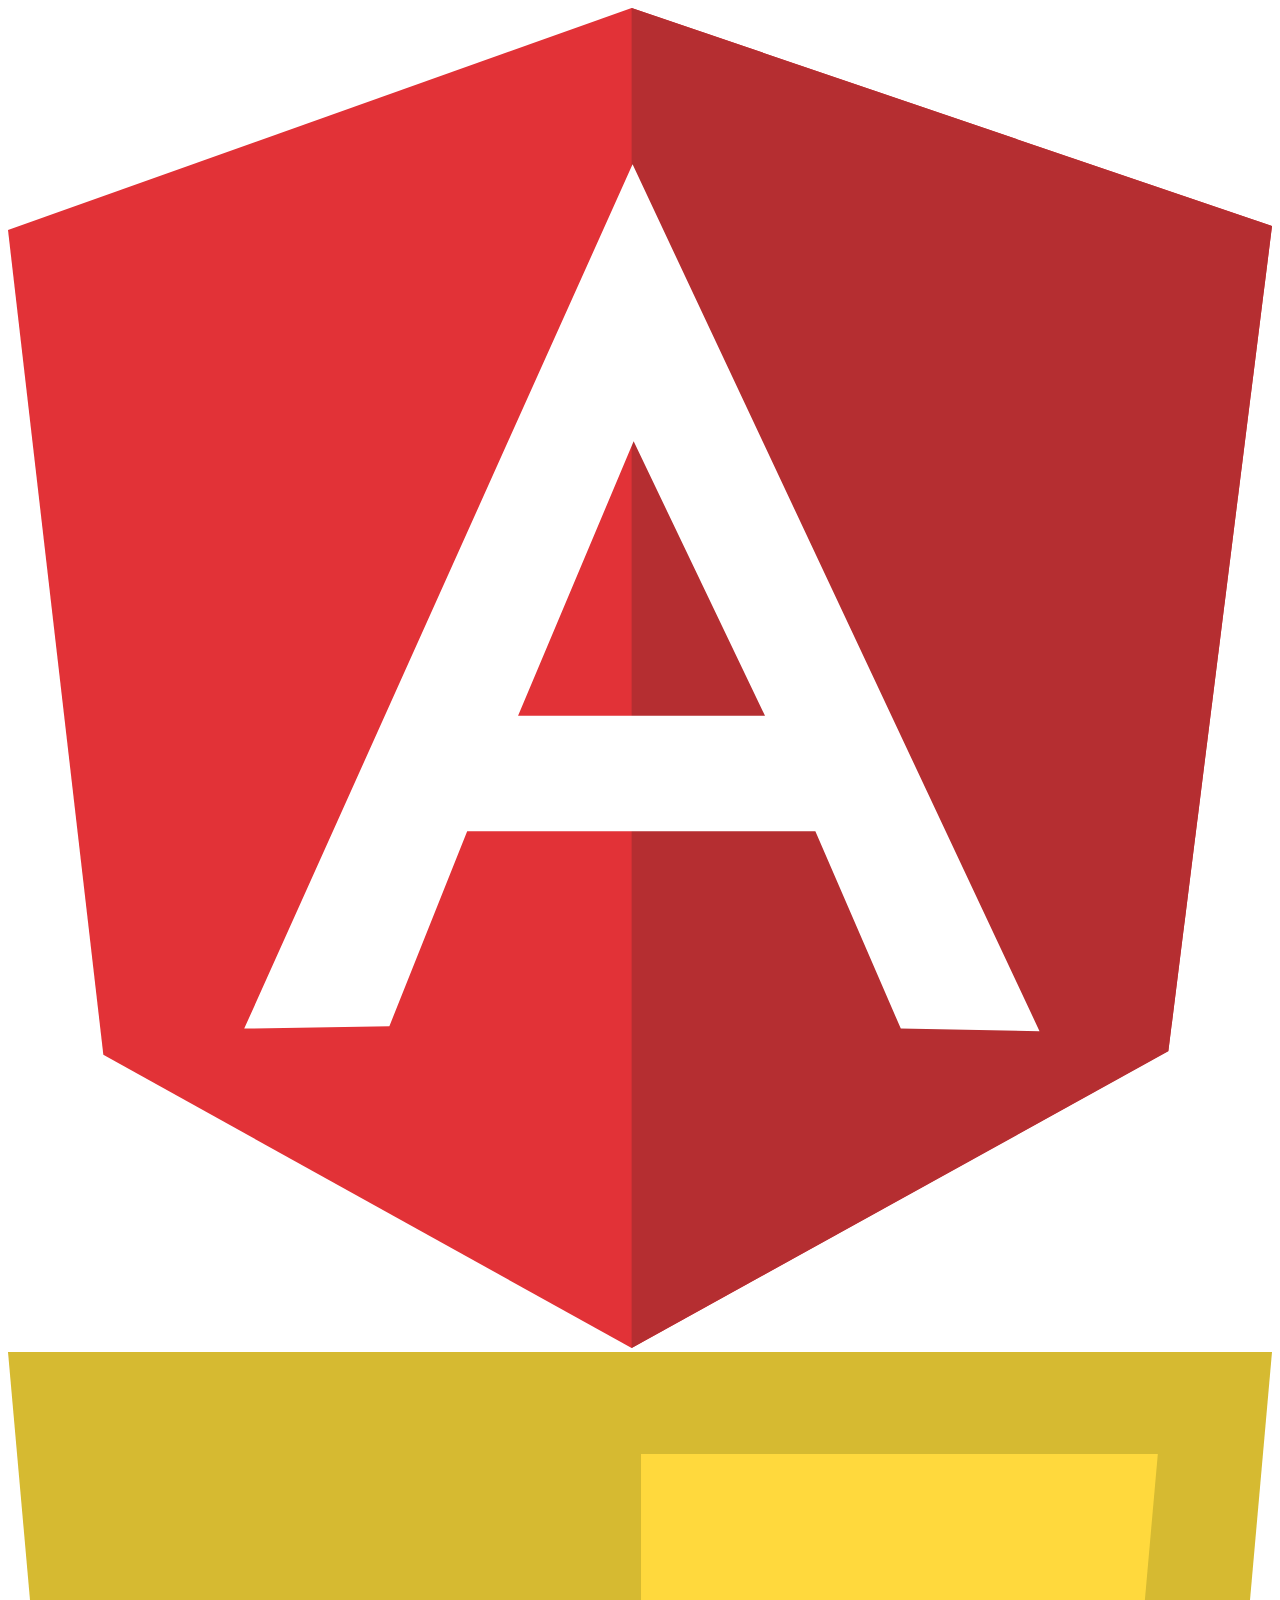
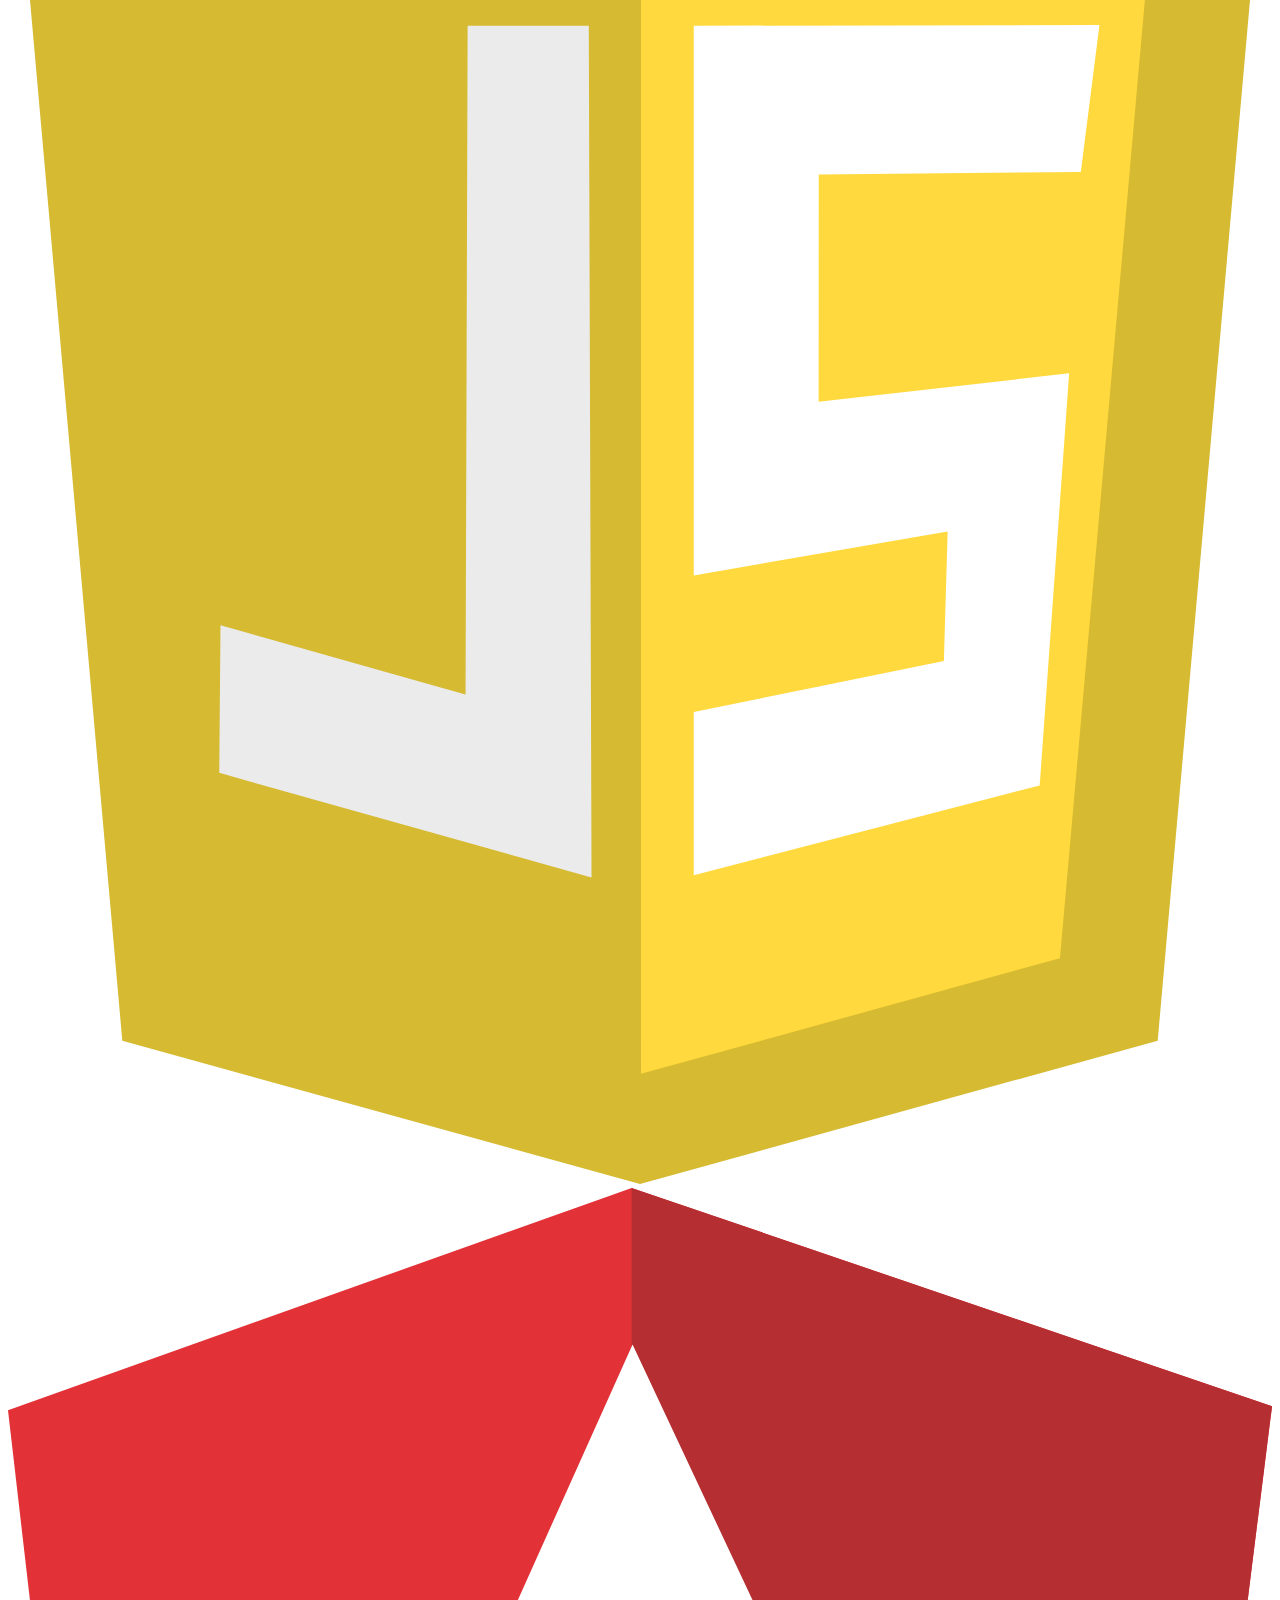
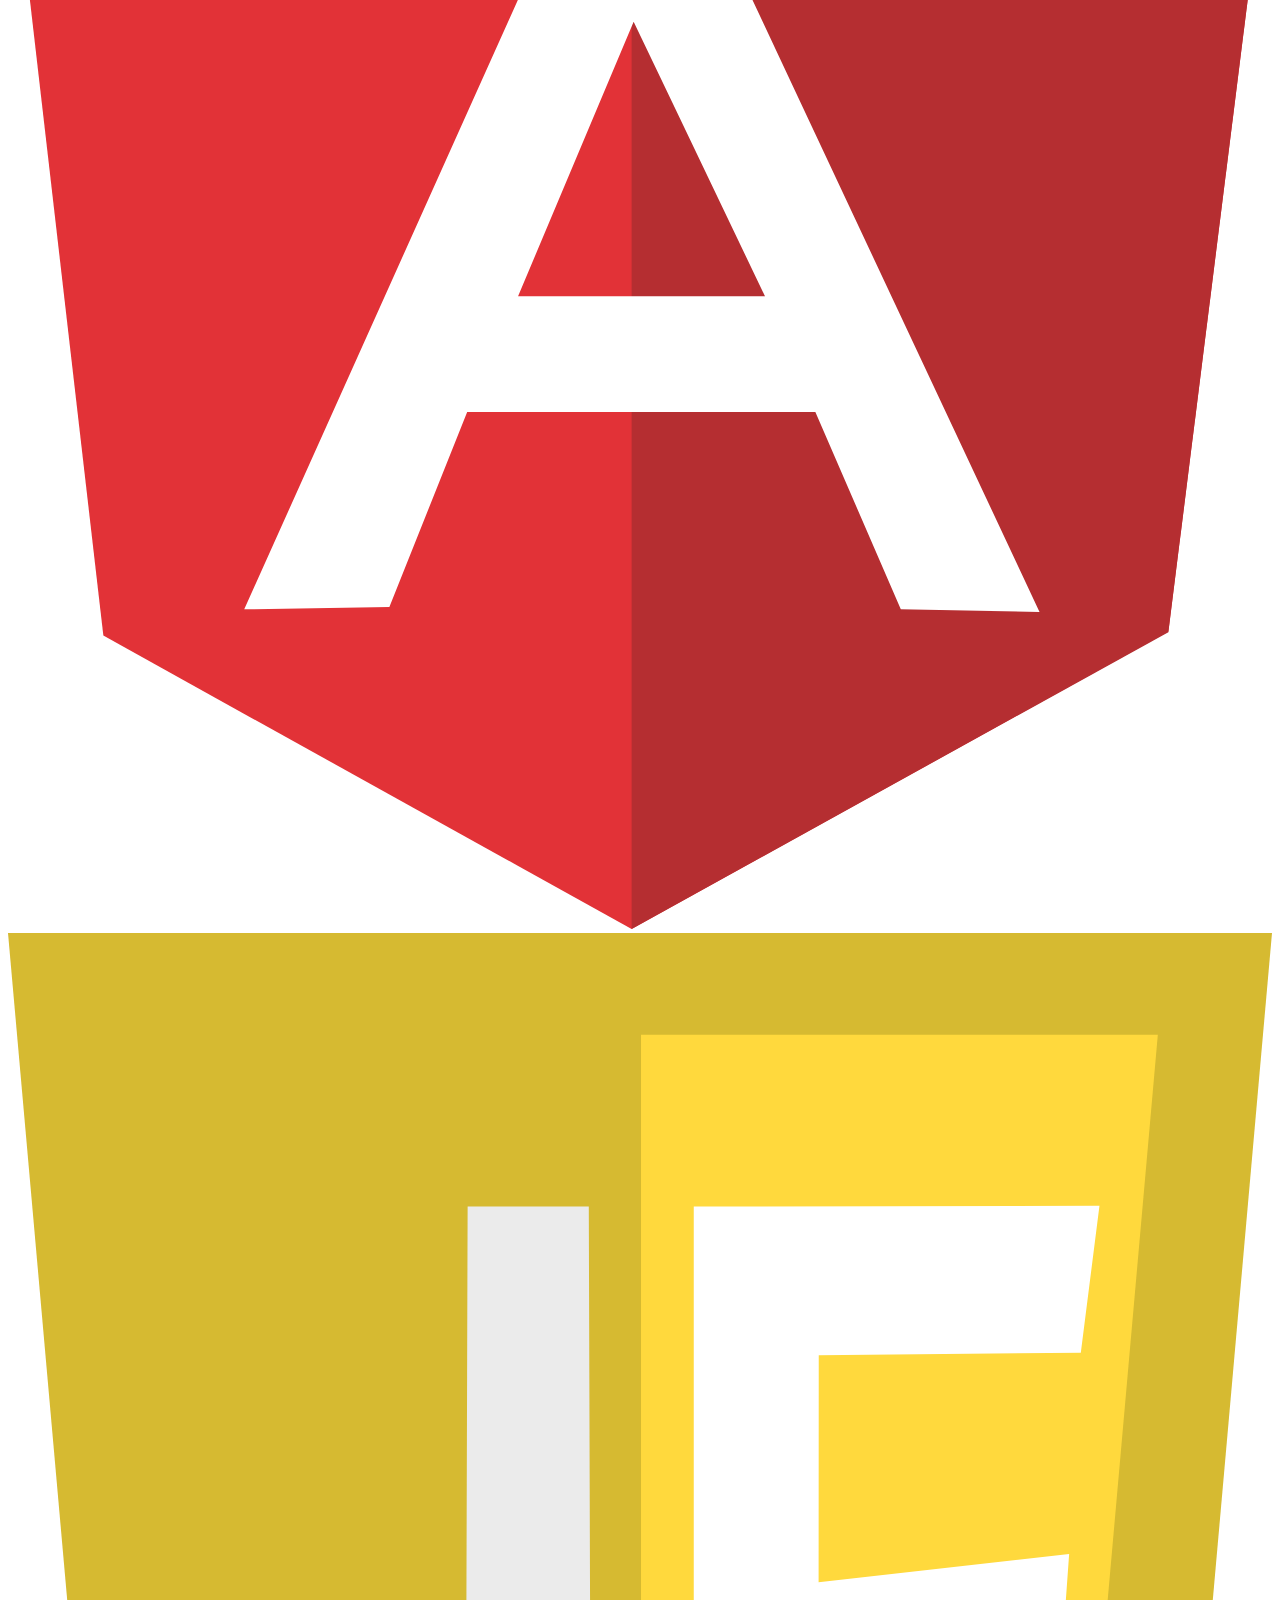
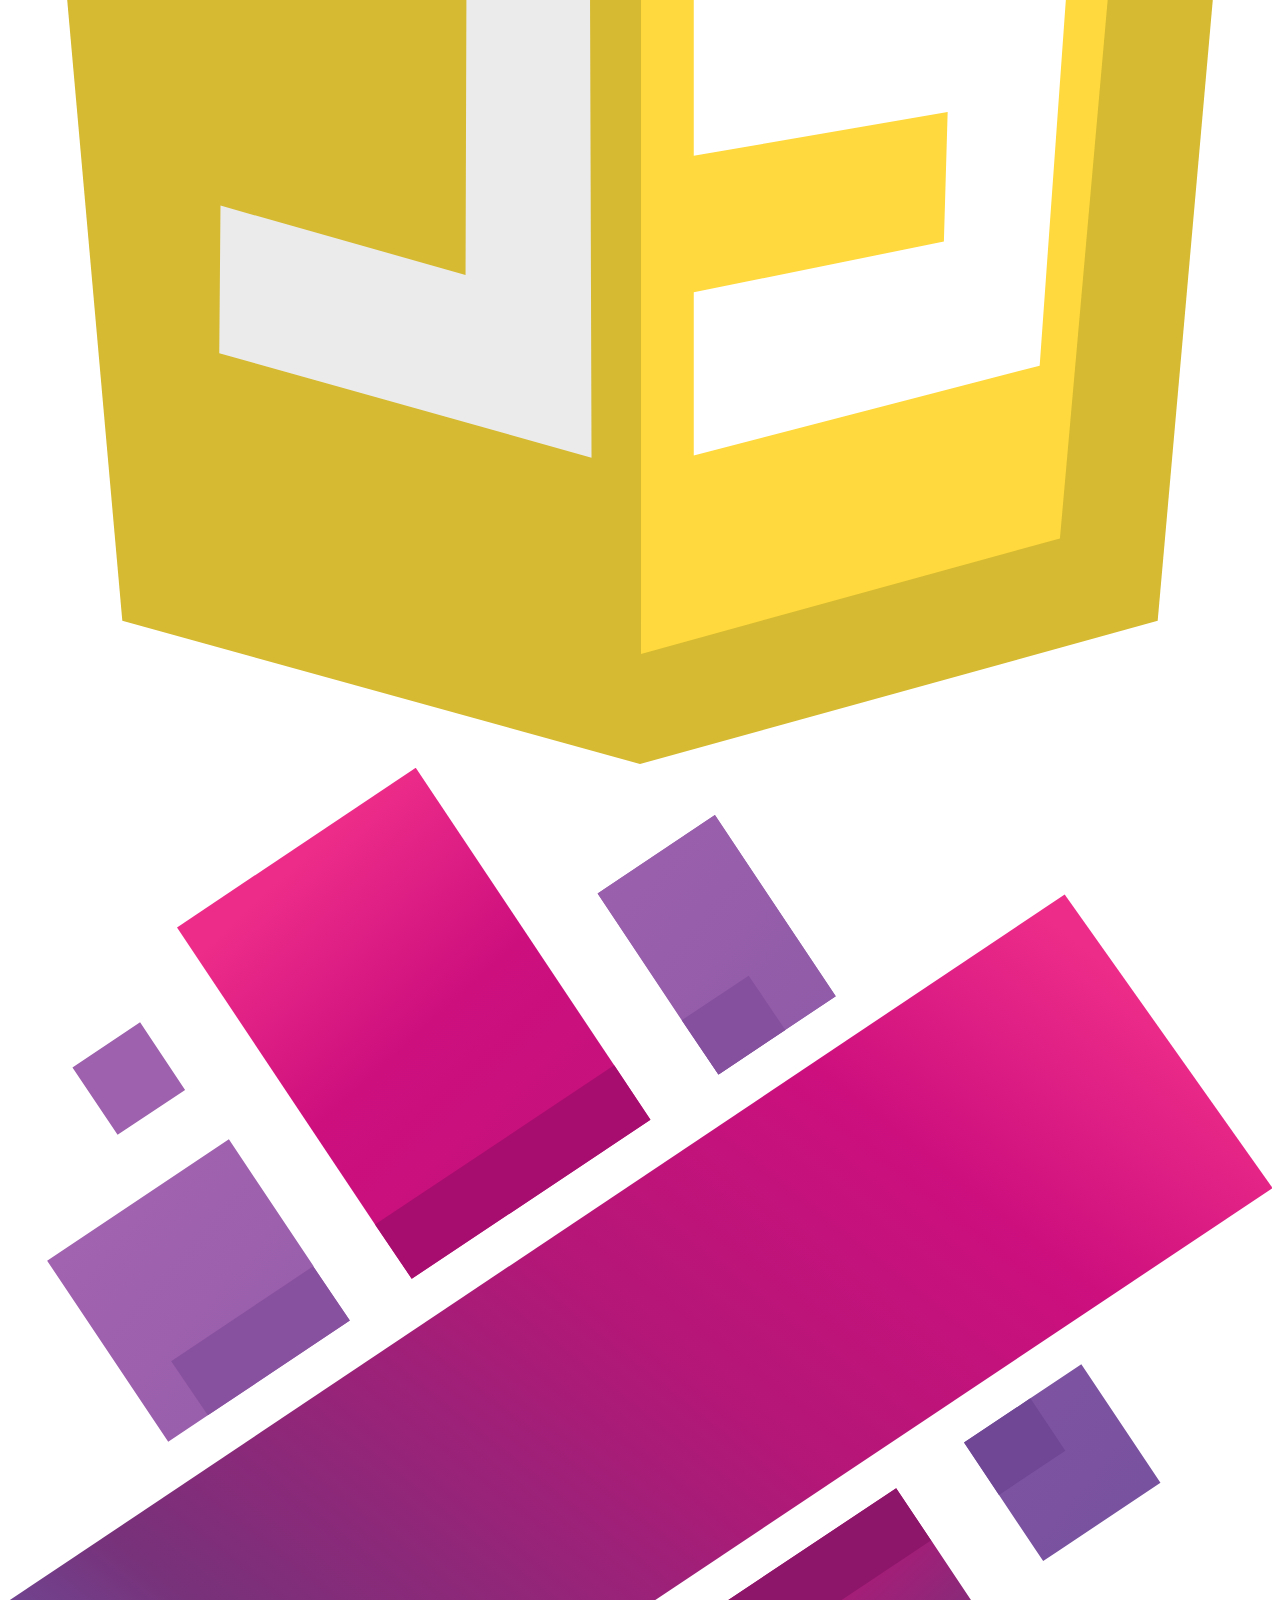
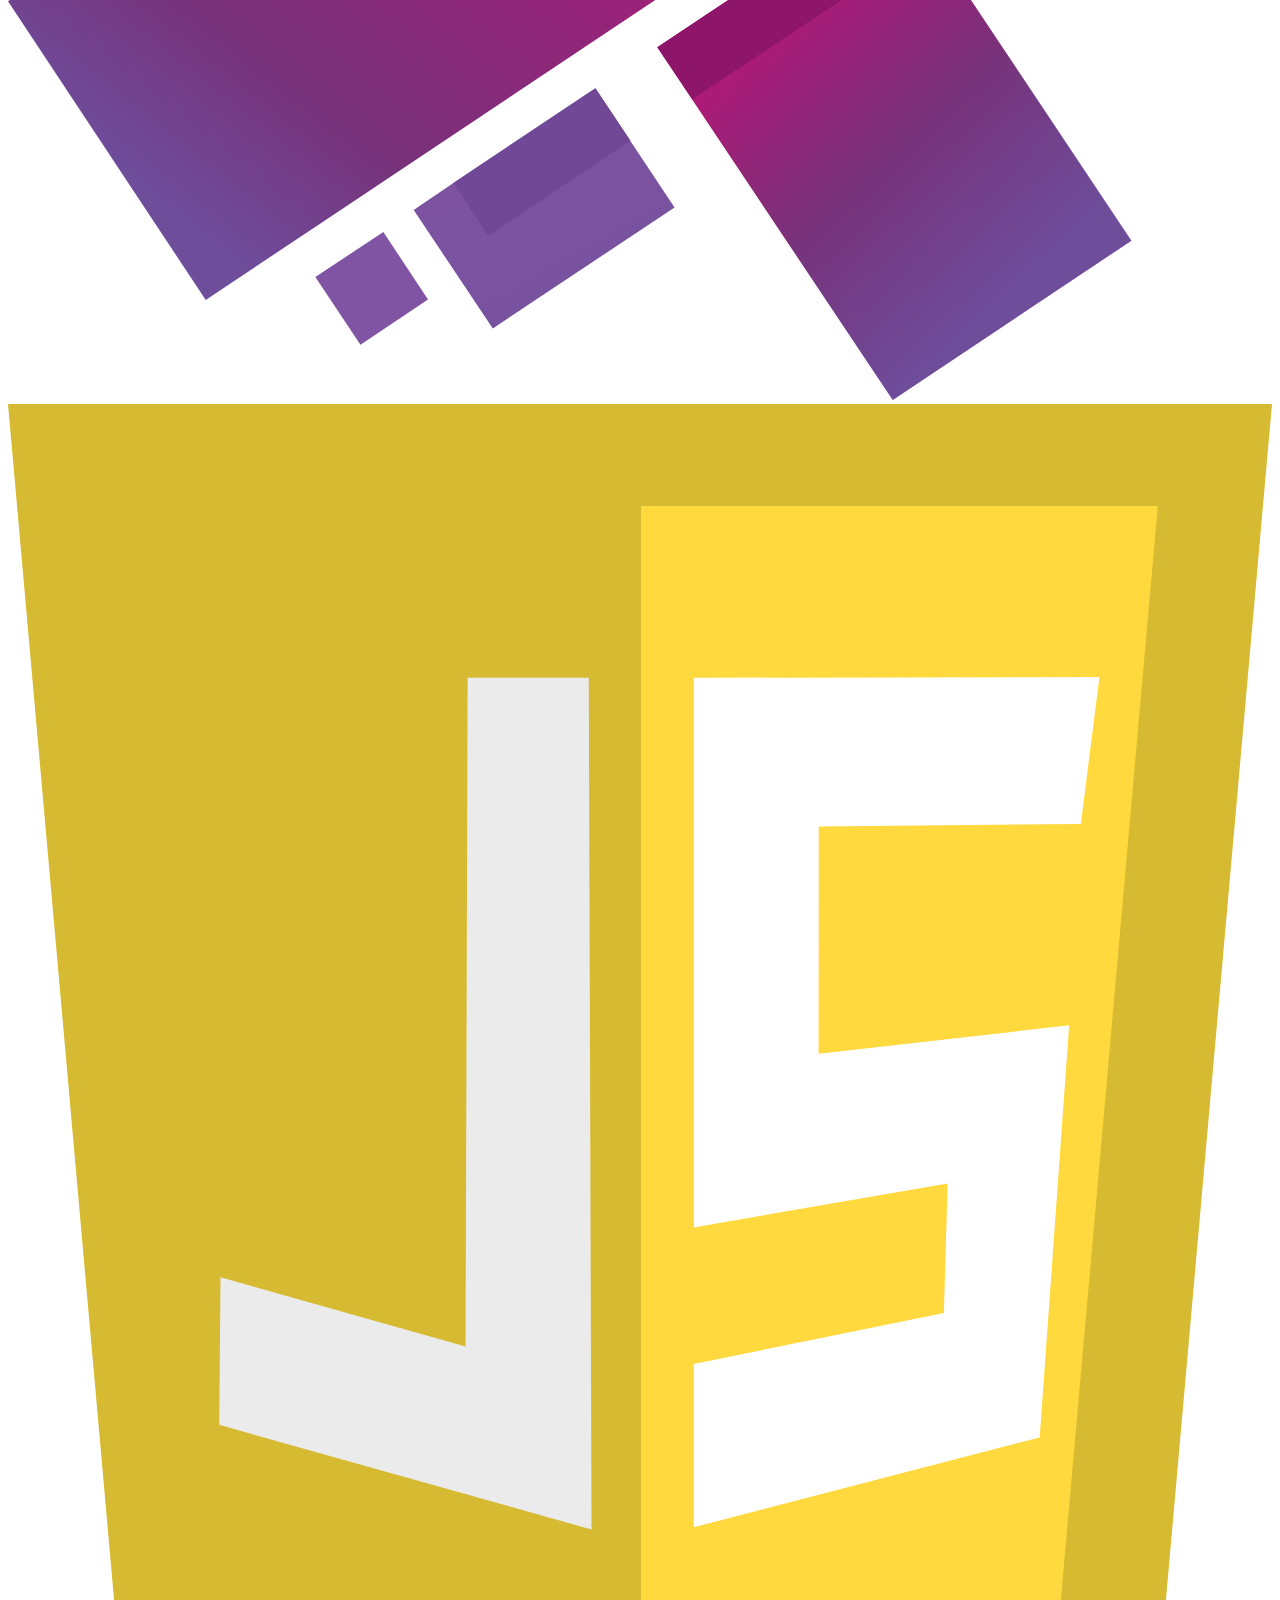
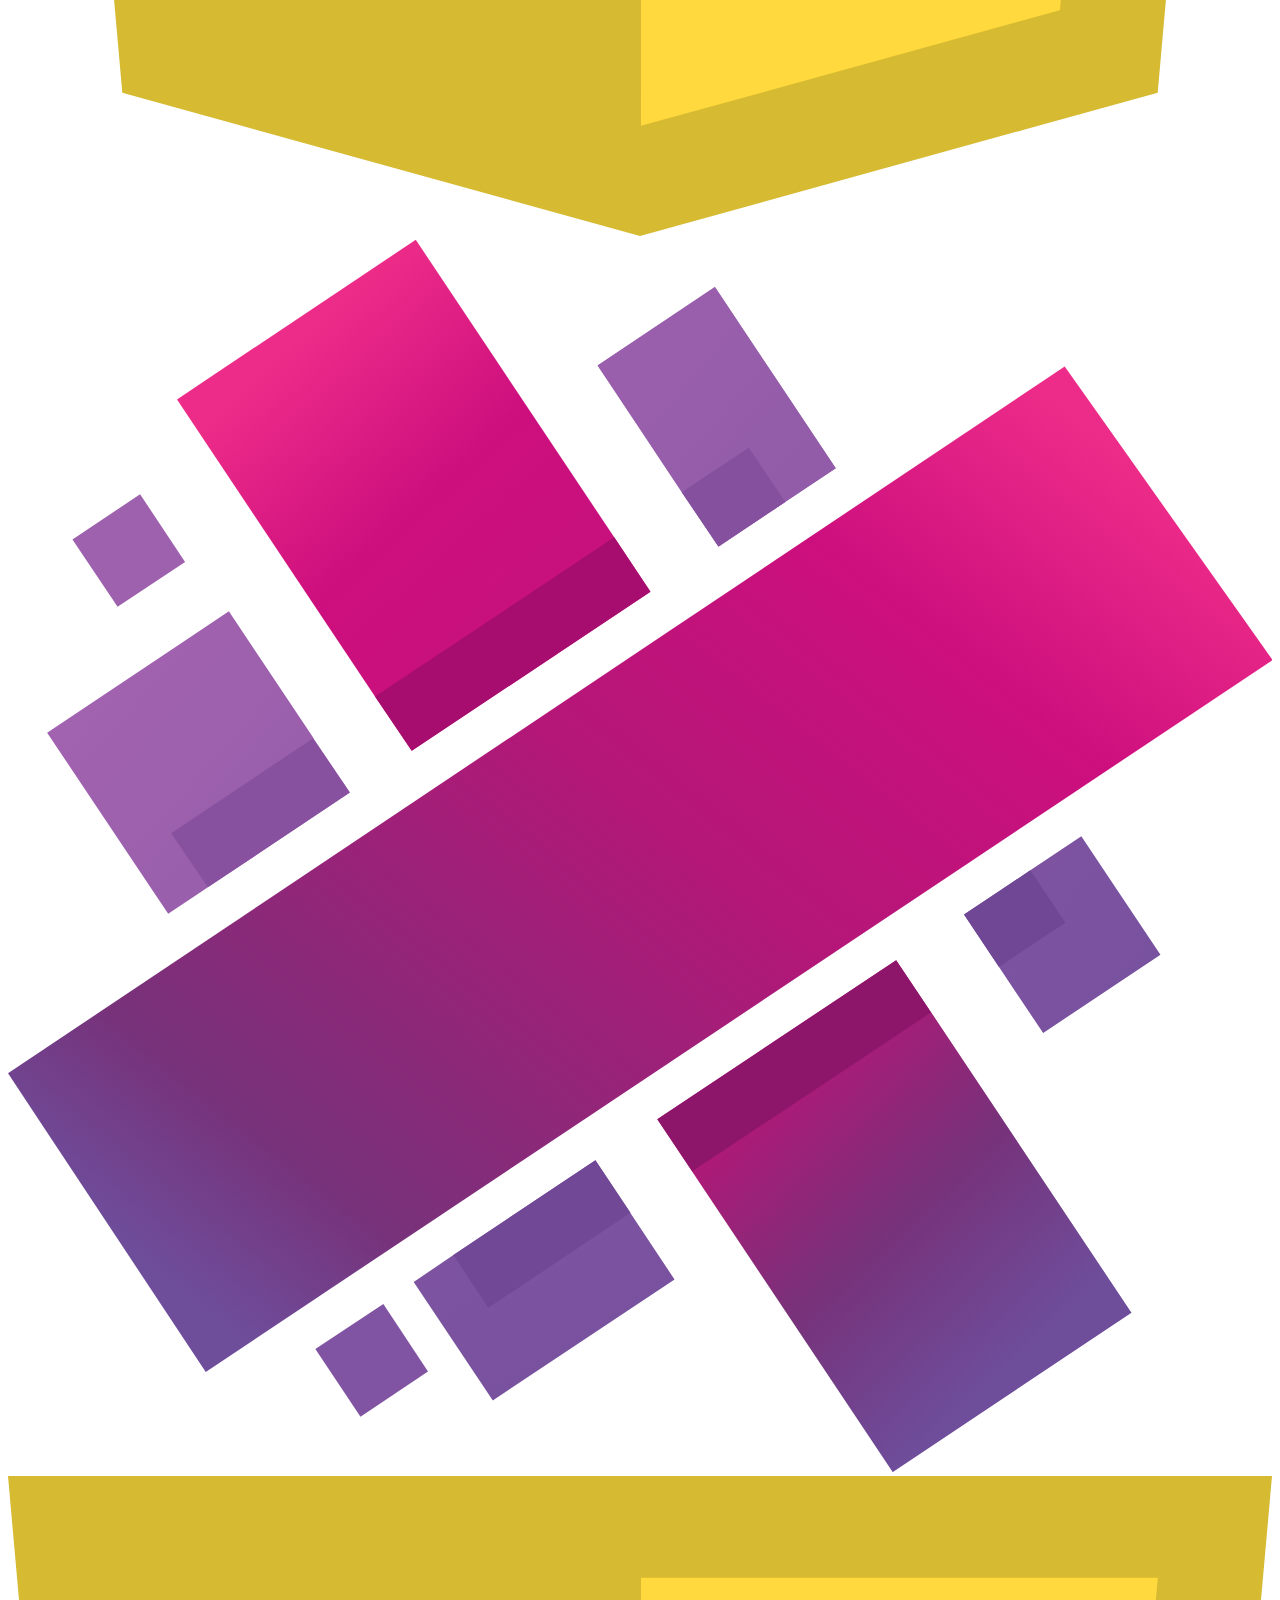
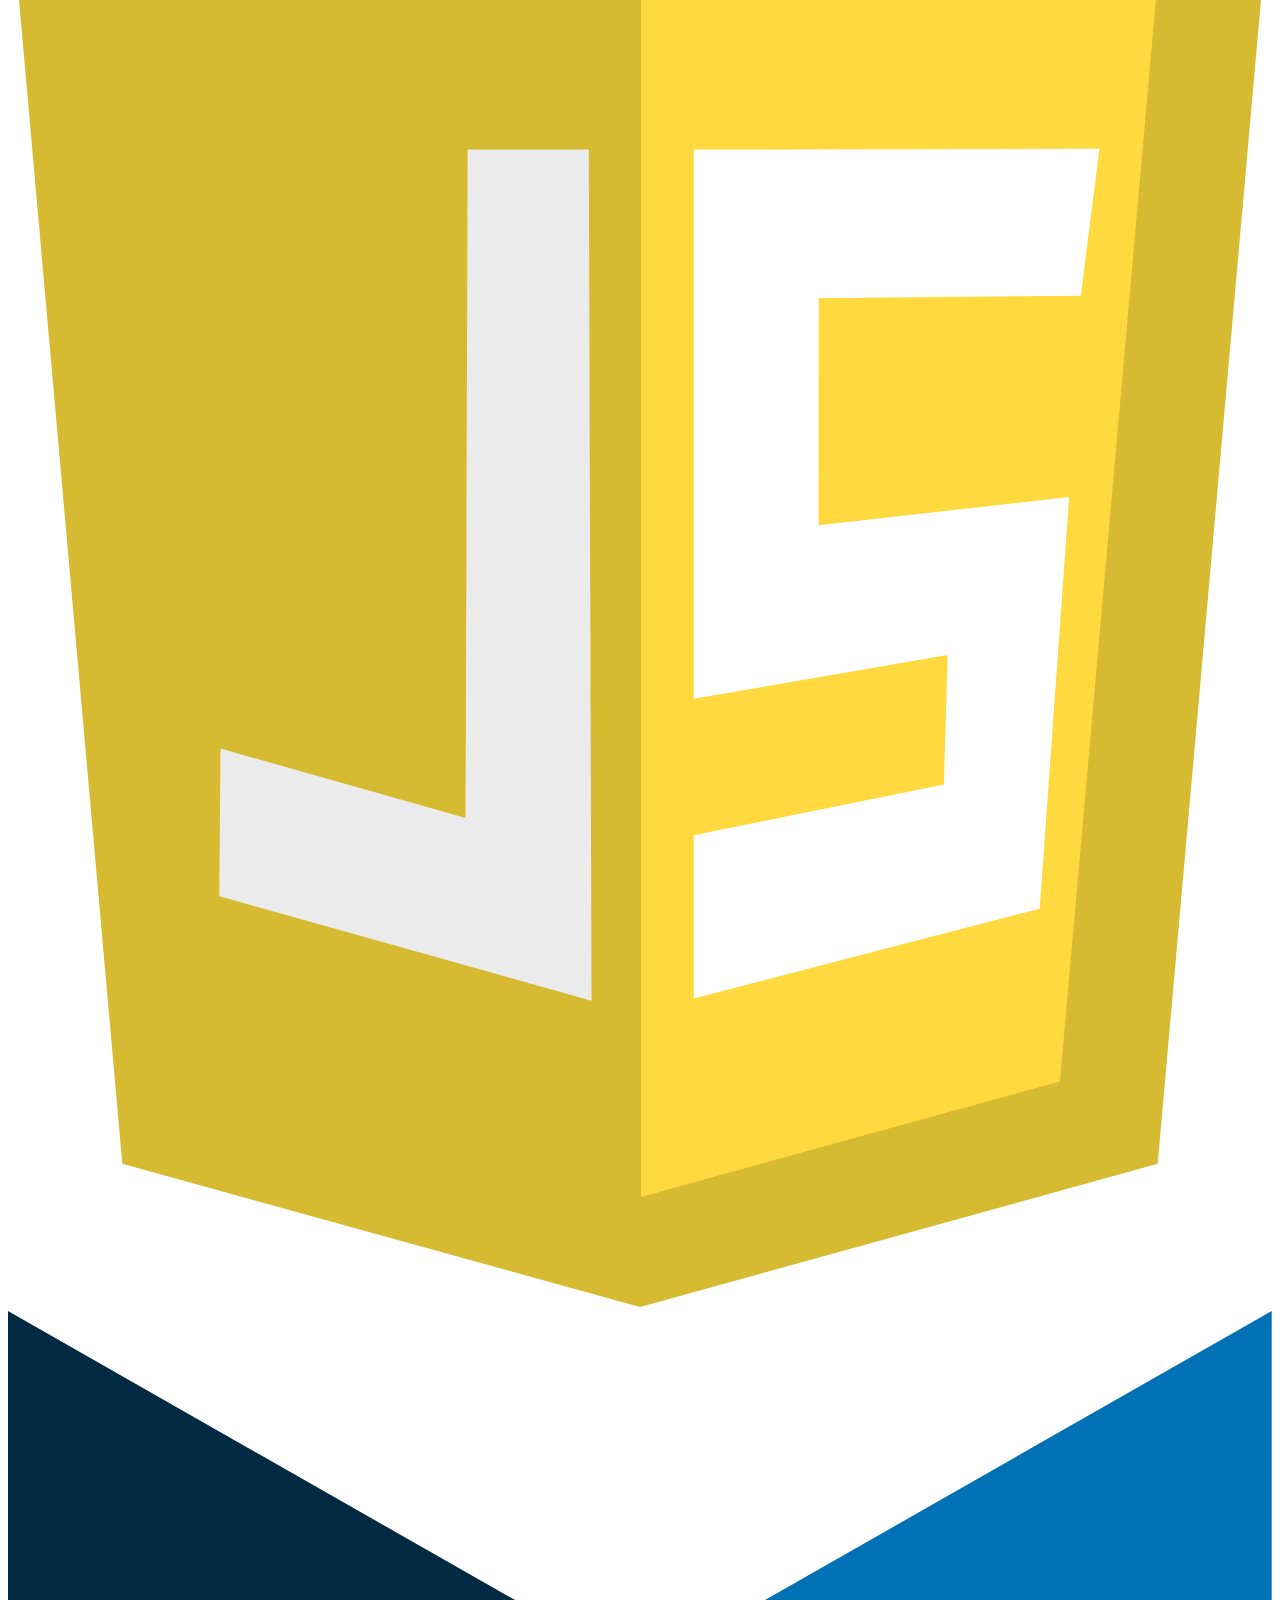
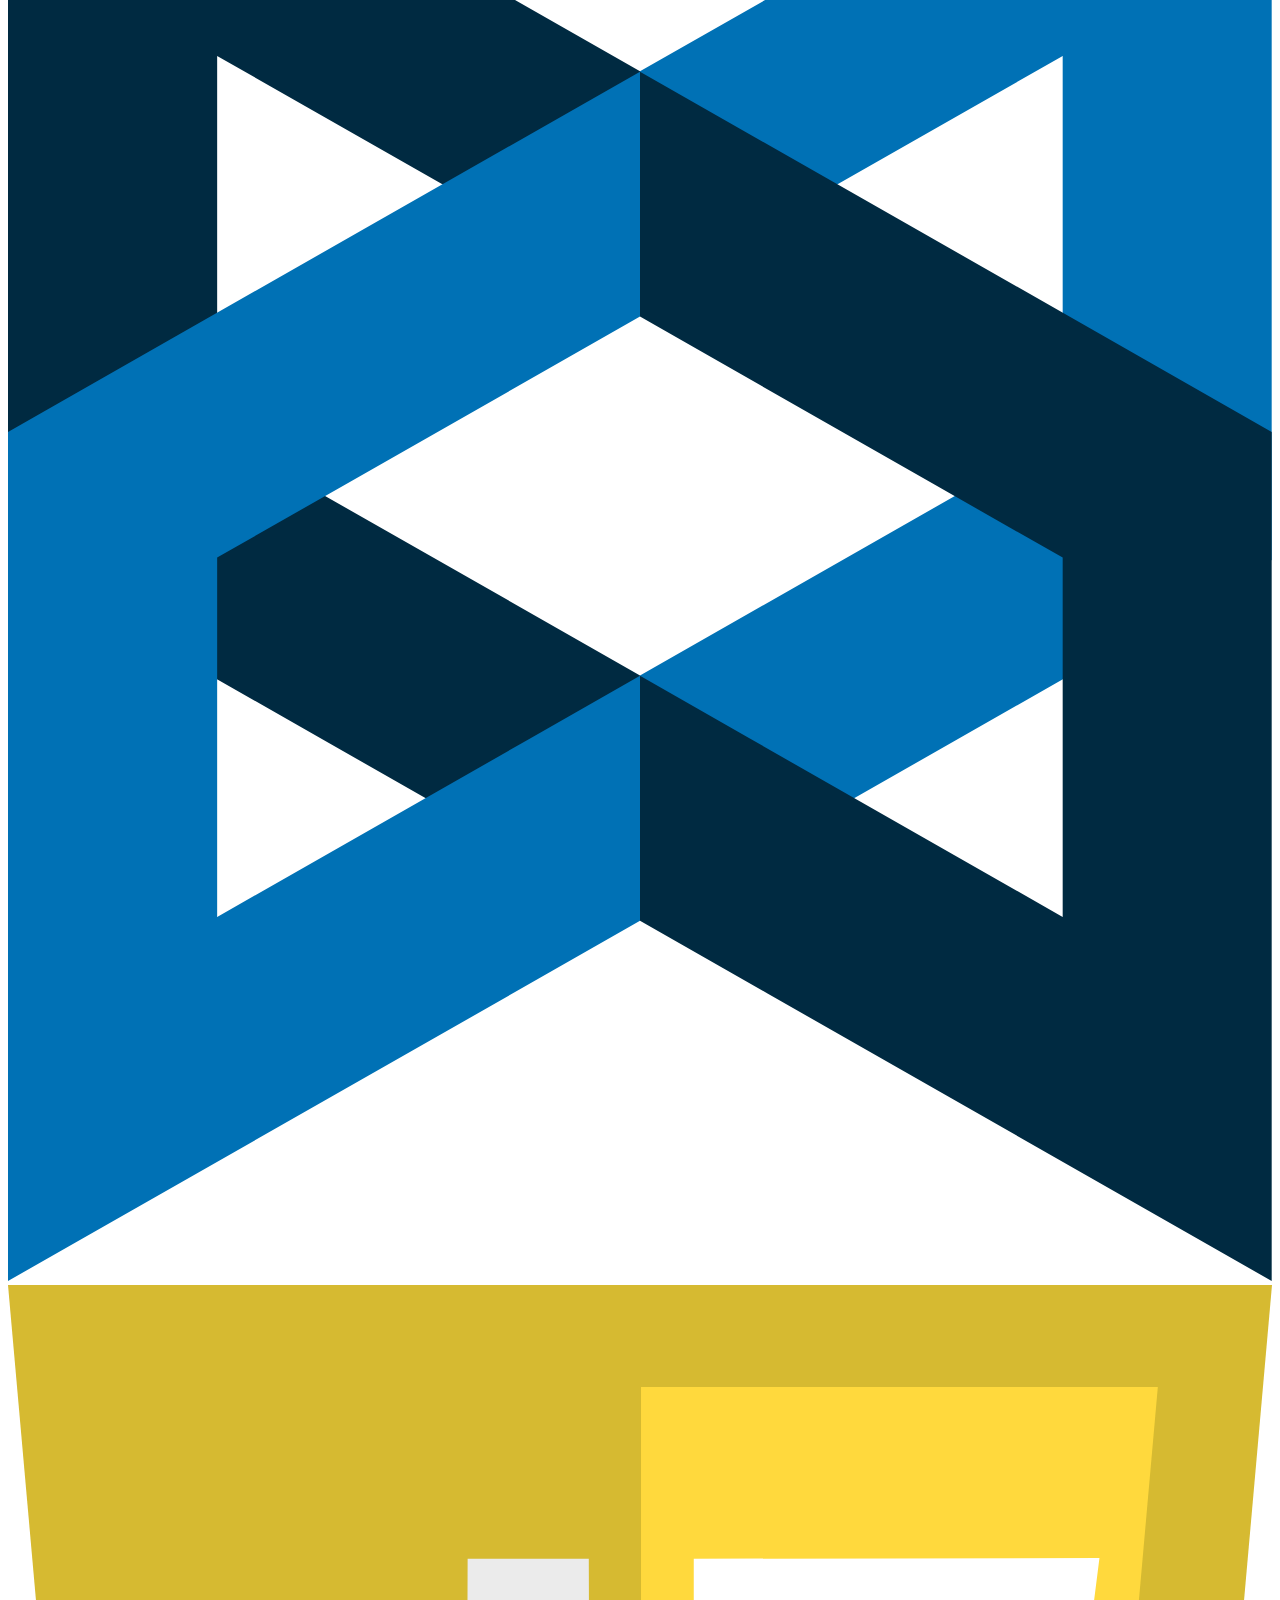
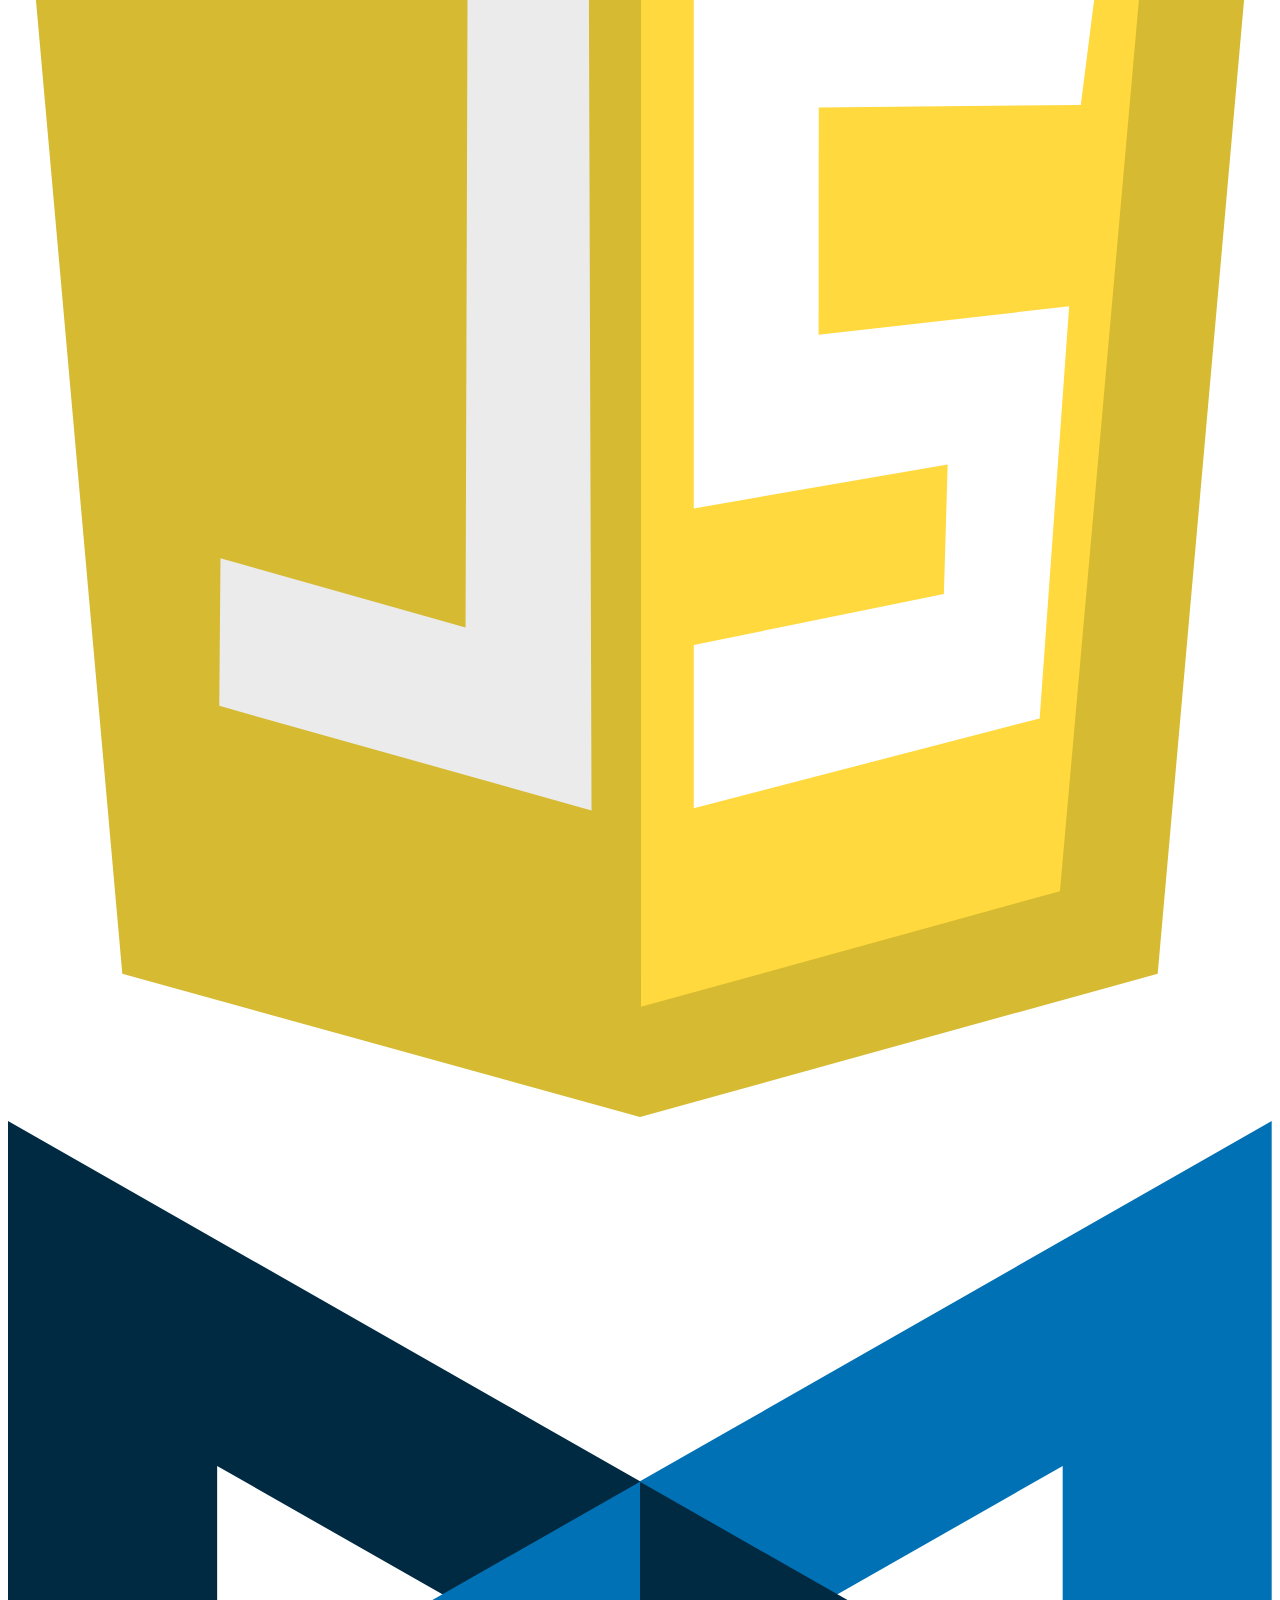
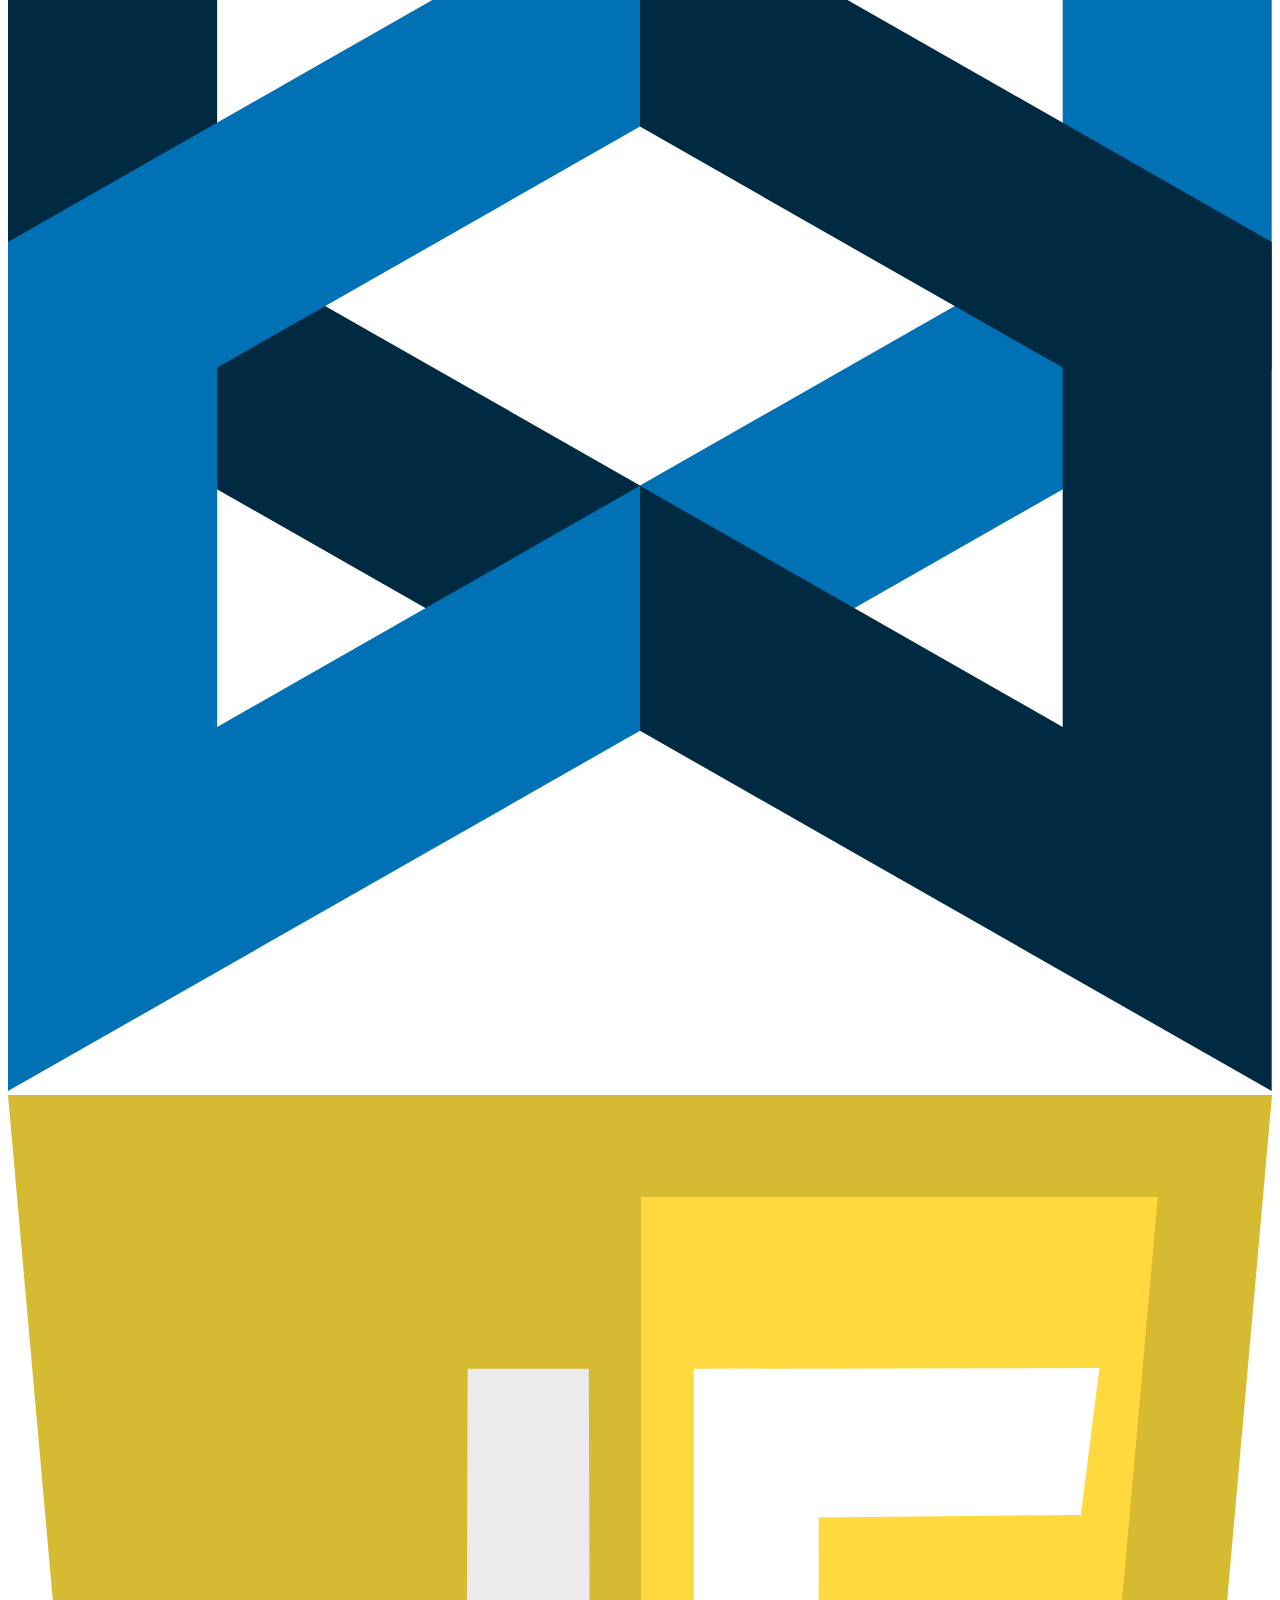
==== index.html @ 809cf428 "html changes" ====
<!DOCTYPE html>
<html lang="en">

<head>
  <meta charset="UTF-8">
  <meta http-equiv="X-UA-Compatible" content="IE=edge">
  <meta name="viewport" content="width=device-width, initial-scale=1.0">
  <link rel="stylesheet" href="style.css">
  <title>Memory Game</title>
</head>

<body>
  <div class="memory-card">
    <img src="./images/angular.svg" alt="angular" class="front-face">
    <img src="./images/js-badge.svg" alt="badge" class="back-face">
  </div>
  <div class="memory-card">
    <img src="./images/angular.svg" alt="angular" class="front-face">
    <img src="./images/js-badge.svg" alt="badge" class="back-face">
  </div>
  <div class="memory-card">
    <img src="./images/aurelia.svg" alt="aurelia" class="front-face">
    <img src="./images/js-badge.svg" alt="badge" class="back-face">
  </div>
  <div class="memory-card">
    <img src="./images/aurelia.svg" alt="aurelia" class="front-face">
    <img src="./images/js-badge.svg" alt="badge" class="back-face">
  </div>
  <div class="memory-card">
    <img src="./images/backbone.svg" alt="backbone" class="front-face">
    <img src="./images/js-badge.svg" alt="badge" class="back-face">
  </div>
  <div class="memory-card">
    <img src="./images/backbone.svg" alt="backbone" class="front-face">
    <img src="./images/js-badge.svg" alt="badge" class="back-face">
  </div>
  <div class="memory-card">
    <img src="./images/ember.svg" alt="ember" class="front-face">
    <img src="./images/js-badge.svg" alt="badge" class="back-face">
  </div>
  <div class="memory-card">
    <img src="./images/ember.svg" alt="ember" class="front-face">
    <img src="./images/js-badge.svg" alt="badge" class="back-face">
  </div>
  <div class="memory-card">
    <img src="./images/react.svg" alt="react" class="front-face">
    <img src="./images/js-badge.svg" alt="badge" class="back-face">
  </div>
  <div class="memory-card">
    <img src="./images/react.svg" alt="react" class="front-face">
    <img src="./images/js-badge.svg" alt="badge" class="back-face">
  </div>
  <div class="memory-card">
    <img src="./images/vue.svg" alt="vue" class="front-face">
    <img src="./images/js-badge.svg" alt="badge" class="back-face">
  </div>
  <div class="memory-card">
    <img src="./images/vue.svg" alt="vue" class="front-face">
    <img src="./images/js-badge.svg" alt="badge" class="back-face">
  </div>
  <script src="./app.js"></script>
</body>

</html>
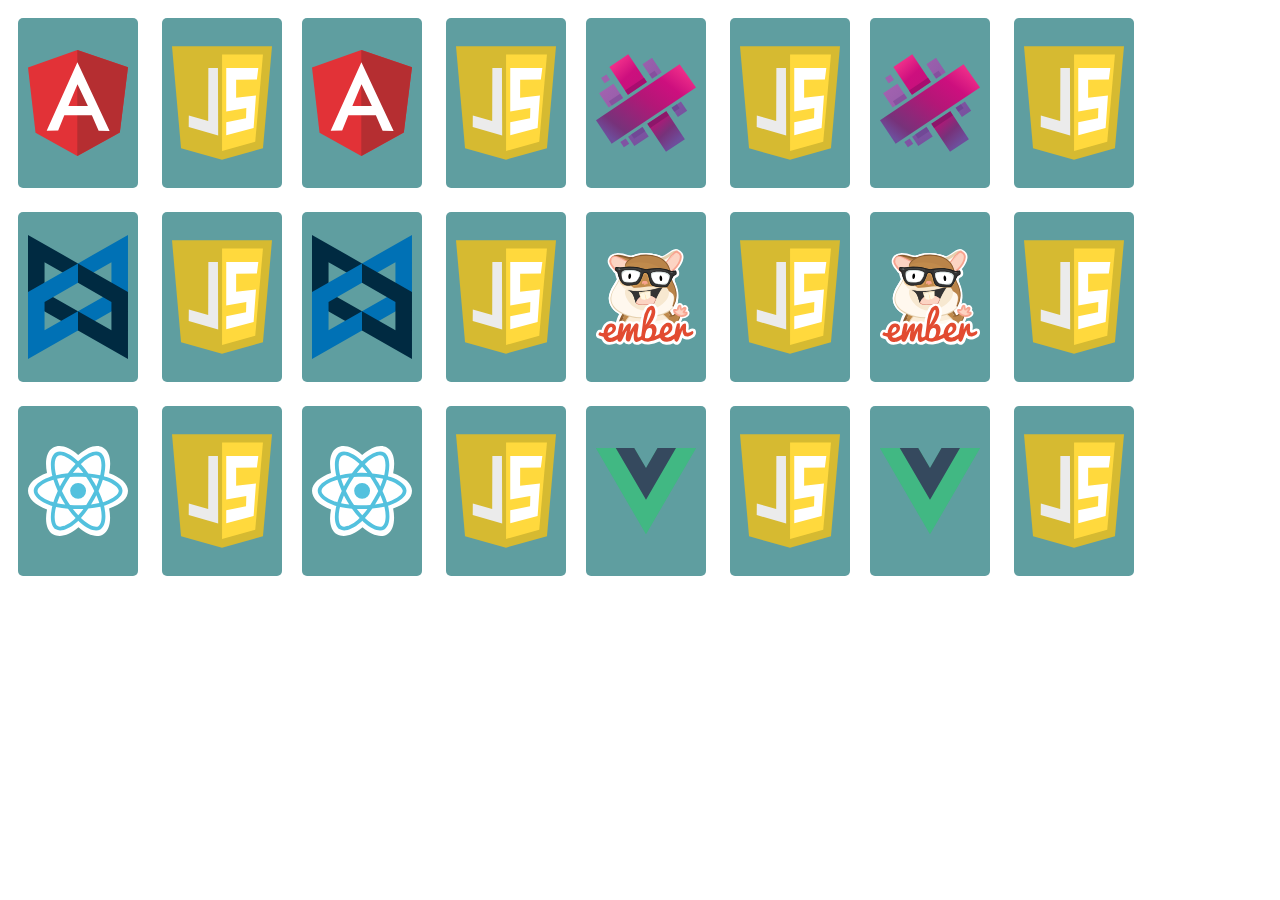
==== commit c616bf55: "css rules" ====
--- a/index.html
+++ b/index.html
@@ -10,54 +10,56 @@
 </head>
 
 <body>
-  <div class="memory-card">
-    <img src="./images/angular.svg" alt="angular" class="front-face">
-    <img src="./images/js-badge.svg" alt="badge" class="back-face">
-  </div>
-  <div class="memory-card">
-    <img src="./images/angular.svg" alt="angular" class="front-face">
-    <img src="./images/js-badge.svg" alt="badge" class="back-face">
-  </div>
-  <div class="memory-card">
-    <img src="./images/aurelia.svg" alt="aurelia" class="front-face">
-    <img src="./images/js-badge.svg" alt="badge" class="back-face">
-  </div>
-  <div class="memory-card">
-    <img src="./images/aurelia.svg" alt="aurelia" class="front-face">
-    <img src="./images/js-badge.svg" alt="badge" class="back-face">
-  </div>
-  <div class="memory-card">
-    <img src="./images/backbone.svg" alt="backbone" class="front-face">
-    <img src="./images/js-badge.svg" alt="badge" class="back-face">
-  </div>
-  <div class="memory-card">
-    <img src="./images/backbone.svg" alt="backbone" class="front-face">
-    <img src="./images/js-badge.svg" alt="badge" class="back-face">
-  </div>
-  <div class="memory-card">
-    <img src="./images/ember.svg" alt="ember" class="front-face">
-    <img src="./images/js-badge.svg" alt="badge" class="back-face">
-  </div>
-  <div class="memory-card">
-    <img src="./images/ember.svg" alt="ember" class="front-face">
-    <img src="./images/js-badge.svg" alt="badge" class="back-face">
-  </div>
-  <div class="memory-card">
-    <img src="./images/react.svg" alt="react" class="front-face">
-    <img src="./images/js-badge.svg" alt="badge" class="back-face">
-  </div>
-  <div class="memory-card">
-    <img src="./images/react.svg" alt="react" class="front-face">
-    <img src="./images/js-badge.svg" alt="badge" class="back-face">
-  </div>
-  <div class="memory-card">
-    <img src="./images/vue.svg" alt="vue" class="front-face">
-    <img src="./images/js-badge.svg" alt="badge" class="back-face">
-  </div>
-  <div class="memory-card">
-    <img src="./images/vue.svg" alt="vue" class="front-face">
-    <img src="./images/js-badge.svg" alt="badge" class="back-face">
-  </div>
+  <section class="deck-holder">
+    <div class="memory-card">
+      <img src="./images/angular.svg" alt="angular" class="front-face">
+      <img src="./images/js-badge.svg" alt="badge" class="back-face">
+    </div>
+    <div class="memory-card">
+      <img src="./images/angular.svg" alt="angular" class="front-face">
+      <img src="./images/js-badge.svg" alt="badge" class="back-face">
+    </div>
+    <div class="memory-card">
+      <img src="./images/aurelia.svg" alt="aurelia" class="front-face">
+      <img src="./images/js-badge.svg" alt="badge" class="back-face">
+    </div>
+    <div class="memory-card">
+      <img src="./images/aurelia.svg" alt="aurelia" class="front-face">
+      <img src="./images/js-badge.svg" alt="badge" class="back-face">
+    </div>
+    <div class="memory-card">
+      <img src="./images/backbone.svg" alt="backbone" class="front-face">
+      <img src="./images/js-badge.svg" alt="badge" class="back-face">
+    </div>
+    <div class="memory-card">
+      <img src="./images/backbone.svg" alt="backbone" class="front-face">
+      <img src="./images/js-badge.svg" alt="badge" class="back-face">
+    </div>
+    <div class="memory-card">
+      <img src="./images/ember.svg" alt="ember" class="front-face">
+      <img src="./images/js-badge.svg" alt="badge" class="back-face">
+    </div>
+    <div class="memory-card">
+      <img src="./images/ember.svg" alt="ember" class="front-face">
+      <img src="./images/js-badge.svg" alt="badge" class="back-face">
+    </div>
+    <div class="memory-card">
+      <img src="./images/react.svg" alt="react" class="front-face">
+      <img src="./images/js-badge.svg" alt="badge" class="back-face">
+    </div>
+    <div class="memory-card">
+      <img src="./images/react.svg" alt="react" class="front-face">
+      <img src="./images/js-badge.svg" alt="badge" class="back-face">
+    </div>
+    <div class="memory-card">
+      <img src="./images/vue.svg" alt="vue" class="front-face">
+      <img src="./images/js-badge.svg" alt="badge" class="back-face">
+    </div>
+    <div class="memory-card">
+      <img src="./images/vue.svg" alt="vue" class="front-face">
+      <img src="./images/js-badge.svg" alt="badge" class="back-face">
+    </div>
+  </section>
   <script src="./app.js"></script>
 </body>
 
--- a/style.css
+++ b/style.css
@@ -0,0 +1,22 @@
+.deck-holder {
+  display: flex;
+  flex-wrap: wrap;
+}
+
+.front-face {
+  height: 150px;
+  width: 100px;
+  margin: 10px;
+  background-color: cadetblue;
+  border-radius: 5px;
+  padding: 10px;
+}
+
+.back-face {
+  height: 150px;
+  width: 100px;
+  margin: 10px;
+  background-color: cadetblue;
+  border-radius: 5px;
+  padding: 10px;
+}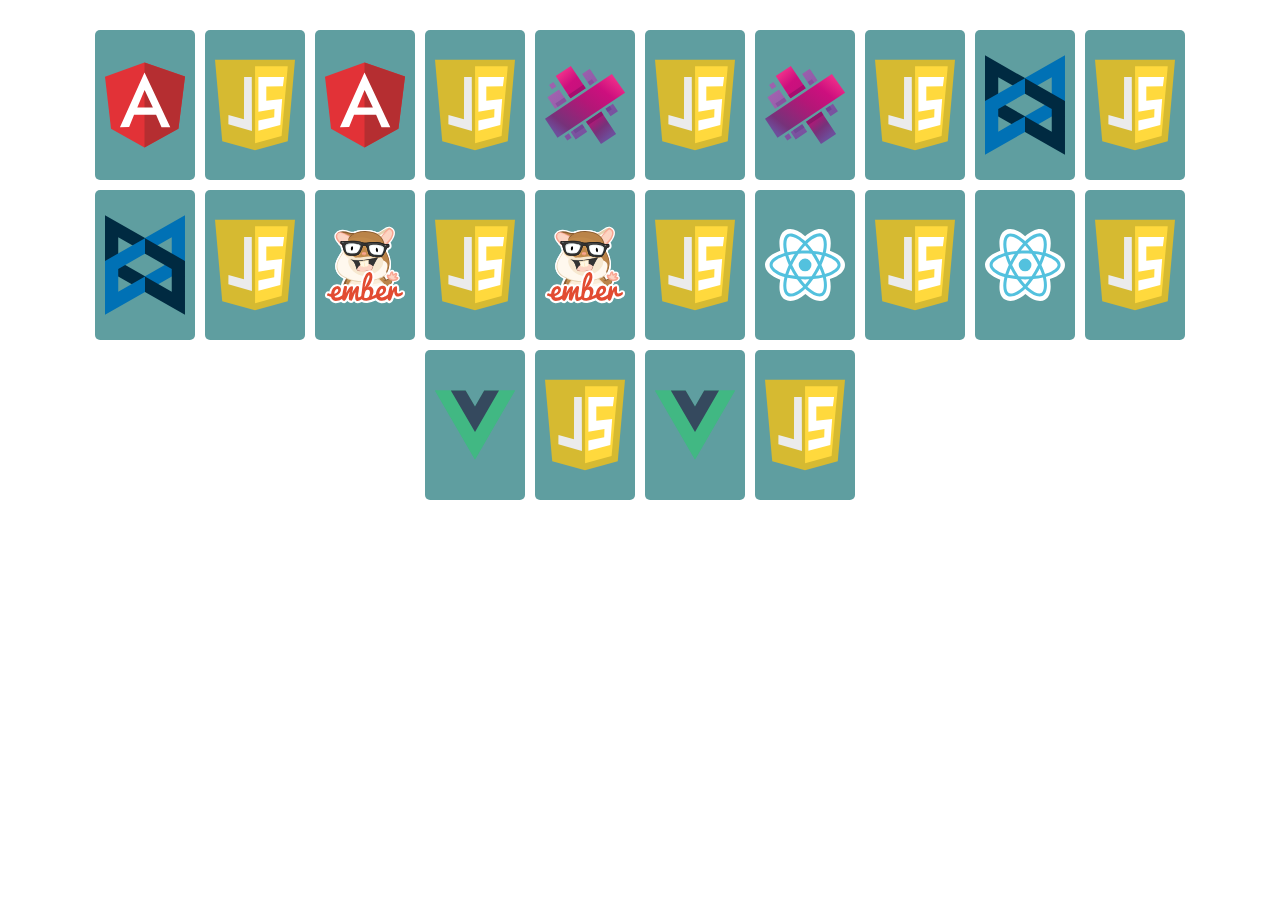
==== commit 5f76d977: "style" ====
--- a/index.html
+++ b/index.html
@@ -12,52 +12,52 @@
 <body>
   <section class="deck-holder">
     <div class="memory-card">
-      <img src="./images/angular.svg" alt="angular" class="front-face">
-      <img src="./images/js-badge.svg" alt="badge" class="back-face">
+      <img src="./images/angular.svg" alt="angular" class="face front-face">
+      <img src="./images/js-badge.svg" alt="badge" class="face back-face">
     </div>
     <div class="memory-card">
-      <img src="./images/angular.svg" alt="angular" class="front-face">
-      <img src="./images/js-badge.svg" alt="badge" class="back-face">
+      <img src="./images/angular.svg" alt="angular" class="face front-face">
+      <img src="./images/js-badge.svg" alt="badge" class="face back-face">
     </div>
     <div class="memory-card">
-      <img src="./images/aurelia.svg" alt="aurelia" class="front-face">
-      <img src="./images/js-badge.svg" alt="badge" class="back-face">
+      <img src="./images/aurelia.svg" alt="aurelia" class="face front-face">
+      <img src="./images/js-badge.svg" alt="badge" class="face back-face">
     </div>
     <div class="memory-card">
-      <img src="./images/aurelia.svg" alt="aurelia" class="front-face">
-      <img src="./images/js-badge.svg" alt="badge" class="back-face">
+      <img src="./images/aurelia.svg" alt="aurelia" class="face front-face">
+      <img src="./images/js-badge.svg" alt="badge" class="face back-face">
     </div>
     <div class="memory-card">
-      <img src="./images/backbone.svg" alt="backbone" class="front-face">
-      <img src="./images/js-badge.svg" alt="badge" class="back-face">
+      <img src="./images/backbone.svg" alt="backbone" class="face front-face">
+      <img src="./images/js-badge.svg" alt="badge" class="face back-face">
     </div>
     <div class="memory-card">
-      <img src="./images/backbone.svg" alt="backbone" class="front-face">
-      <img src="./images/js-badge.svg" alt="badge" class="back-face">
+      <img src="./images/backbone.svg" alt="backbone" class="face front-face">
+      <img src="./images/js-badge.svg" alt="badge" class="face back-face">
     </div>
     <div class="memory-card">
-      <img src="./images/ember.svg" alt="ember" class="front-face">
-      <img src="./images/js-badge.svg" alt="badge" class="back-face">
+      <img src="./images/ember.svg" alt="ember" class="face front-face">
+      <img src="./images/js-badge.svg" alt="badge" class="face back-face">
     </div>
     <div class="memory-card">
-      <img src="./images/ember.svg" alt="ember" class="front-face">
-      <img src="./images/js-badge.svg" alt="badge" class="back-face">
+      <img src="./images/ember.svg" alt="ember" class="face front-face">
+      <img src="./images/js-badge.svg" alt="badge" class="face back-face">
     </div>
     <div class="memory-card">
-      <img src="./images/react.svg" alt="react" class="front-face">
-      <img src="./images/js-badge.svg" alt="badge" class="back-face">
+      <img src="./images/react.svg" alt="react" class="face front-face">
+      <img src="./images/js-badge.svg" alt="badge" class="face back-face">
     </div>
     <div class="memory-card">
-      <img src="./images/react.svg" alt="react" class="front-face">
-      <img src="./images/js-badge.svg" alt="badge" class="back-face">
+      <img src="./images/react.svg" alt="react" class="face front-face">
+      <img src="./images/js-badge.svg" alt="badge" class="face back-face">
     </div>
     <div class="memory-card">
-      <img src="./images/vue.svg" alt="vue" class="front-face">
-      <img src="./images/js-badge.svg" alt="badge" class="back-face">
+      <img src="./images/vue.svg" alt="vue" class="face front-face">
+      <img src="./images/js-badge.svg" alt="badge" class="face back-face">
     </div>
     <div class="memory-card">
-      <img src="./images/vue.svg" alt="vue" class="front-face">
-      <img src="./images/js-badge.svg" alt="badge" class="back-face">
+      <img src="./images/vue.svg" alt="vue" class="face front-face">
+      <img src="./images/js-badge.svg" alt="badge" class="face back-face">
     </div>
   </section>
   <script src="./app.js"></script>
--- a/style.css
+++ b/style.css
@@ -1,21 +1,27 @@
+* {
+  box-sizing: border-box;
+  margin: 0;
+  padding: 0;
+}
+
 .deck-holder {
   display: flex;
+  justify-content: center;
+  align-items: center;
   flex-wrap: wrap;
+  gap: 10px;
+  padding: 30px;
 }
 
-.front-face {
+.memory-card {
+  display: flex;
+  gap: 10px;
+}
+
+.face {
+  display: flex;
   height: 150px;
   width: 100px;
-  margin: 10px;
-  background-color: cadetblue;
-  border-radius: 5px;
-  padding: 10px;
-}
-
-.back-face {
-  height: 150px;
-  width: 100px;
-  margin: 10px;
   background-color: cadetblue;
   border-radius: 5px;
   padding: 10px;
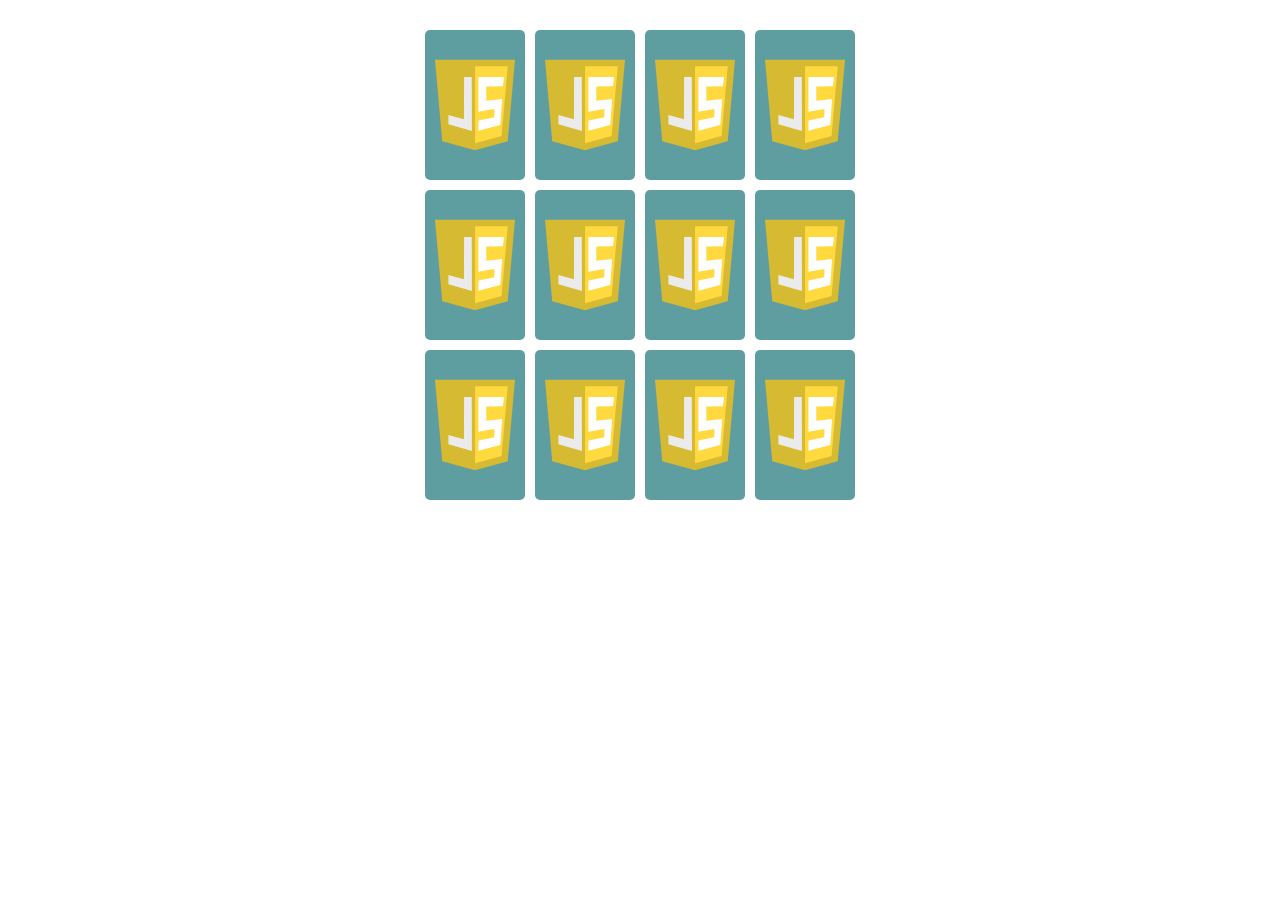
==== commit 8fe45148: "flip" ====
--- a/index.html
+++ b/index.html
@@ -11,51 +11,51 @@
 
 <body>
   <section class="deck-holder">
-    <div class="memory-card">
+    <div class="memory-card js_memo_card">
       <img src="./images/angular.svg" alt="angular" class="face front-face">
       <img src="./images/js-badge.svg" alt="badge" class="face back-face">
     </div>
-    <div class="memory-card">
+    <div class="memory-card js_memo_card">
       <img src="./images/angular.svg" alt="angular" class="face front-face">
       <img src="./images/js-badge.svg" alt="badge" class="face back-face">
     </div>
-    <div class="memory-card">
+    <div class="memory-card js_memo_card">
       <img src="./images/aurelia.svg" alt="aurelia" class="face front-face">
       <img src="./images/js-badge.svg" alt="badge" class="face back-face">
     </div>
-    <div class="memory-card">
+    <div class="memory-card js_memo_card">
       <img src="./images/aurelia.svg" alt="aurelia" class="face front-face">
       <img src="./images/js-badge.svg" alt="badge" class="face back-face">
     </div>
-    <div class="memory-card">
+    <div class="memory-card js_memo_card">
       <img src="./images/backbone.svg" alt="backbone" class="face front-face">
       <img src="./images/js-badge.svg" alt="badge" class="face back-face">
     </div>
-    <div class="memory-card">
+    <div class="memory-card js_memo_card">
       <img src="./images/backbone.svg" alt="backbone" class="face front-face">
       <img src="./images/js-badge.svg" alt="badge" class="face back-face">
     </div>
-    <div class="memory-card">
+    <div class="memory-card  js_memo_card">
       <img src="./images/ember.svg" alt="ember" class="face front-face">
       <img src="./images/js-badge.svg" alt="badge" class="face back-face">
     </div>
-    <div class="memory-card">
+    <div class="memory-card js_memo_card">
       <img src="./images/ember.svg" alt="ember" class="face front-face">
       <img src="./images/js-badge.svg" alt="badge" class="face back-face">
     </div>
-    <div class="memory-card">
+    <div class="memory-card js_memo_card">
       <img src="./images/react.svg" alt="react" class="face front-face">
       <img src="./images/js-badge.svg" alt="badge" class="face back-face">
     </div>
-    <div class="memory-card">
+    <div class="memory-card js_memo_card">
       <img src="./images/react.svg" alt="react" class="face front-face">
       <img src="./images/js-badge.svg" alt="badge" class="face back-face">
     </div>
-    <div class="memory-card">
+    <div class="memory-card js_memo_card">
       <img src="./images/vue.svg" alt="vue" class="face front-face">
       <img src="./images/js-badge.svg" alt="badge" class="face back-face">
     </div>
-    <div class="memory-card">
+    <div class="memory-card js_memo_card">
       <img src="./images/vue.svg" alt="vue" class="face front-face">
       <img src="./images/js-badge.svg" alt="badge" class="face back-face">
     </div>
--- a/style.css
+++ b/style.css
@@ -11,18 +11,41 @@
   flex-wrap: wrap;
   gap: 10px;
   padding: 30px;
+  min-width: 200px;
+  max-width: 500px;
+  margin: 0 auto;
+  perspective: 1000px;
 }
 
 .memory-card {
-  display: flex;
-  gap: 10px;
+  position: relative;
+  width: 100px;
+  height: 150px;
+  transition-duration: 0.2s;
+  transition-timing-function: ease-in-out;
+  pointer-events: all;
+  transform-style: preserve-3d;
+}
+
+.memory-card:active {
+  transform: scale(0.95);
 }
 
 .face {
-  display: flex;
+  position: absolute;
+  border-radius: 5px;
+  width: 100px;
   height: 150px;
-  width: 100px;
   background-color: cadetblue;
-  border-radius: 5px;
   padding: 10px;
+  pointer-events: none;
+  backface-visibility: hidden;
+}
+
+.front-face {
+  transform: rotateY(180deg);
+}
+
+.memory-card.flip {
+  transform: rotateY(180deg);
 }